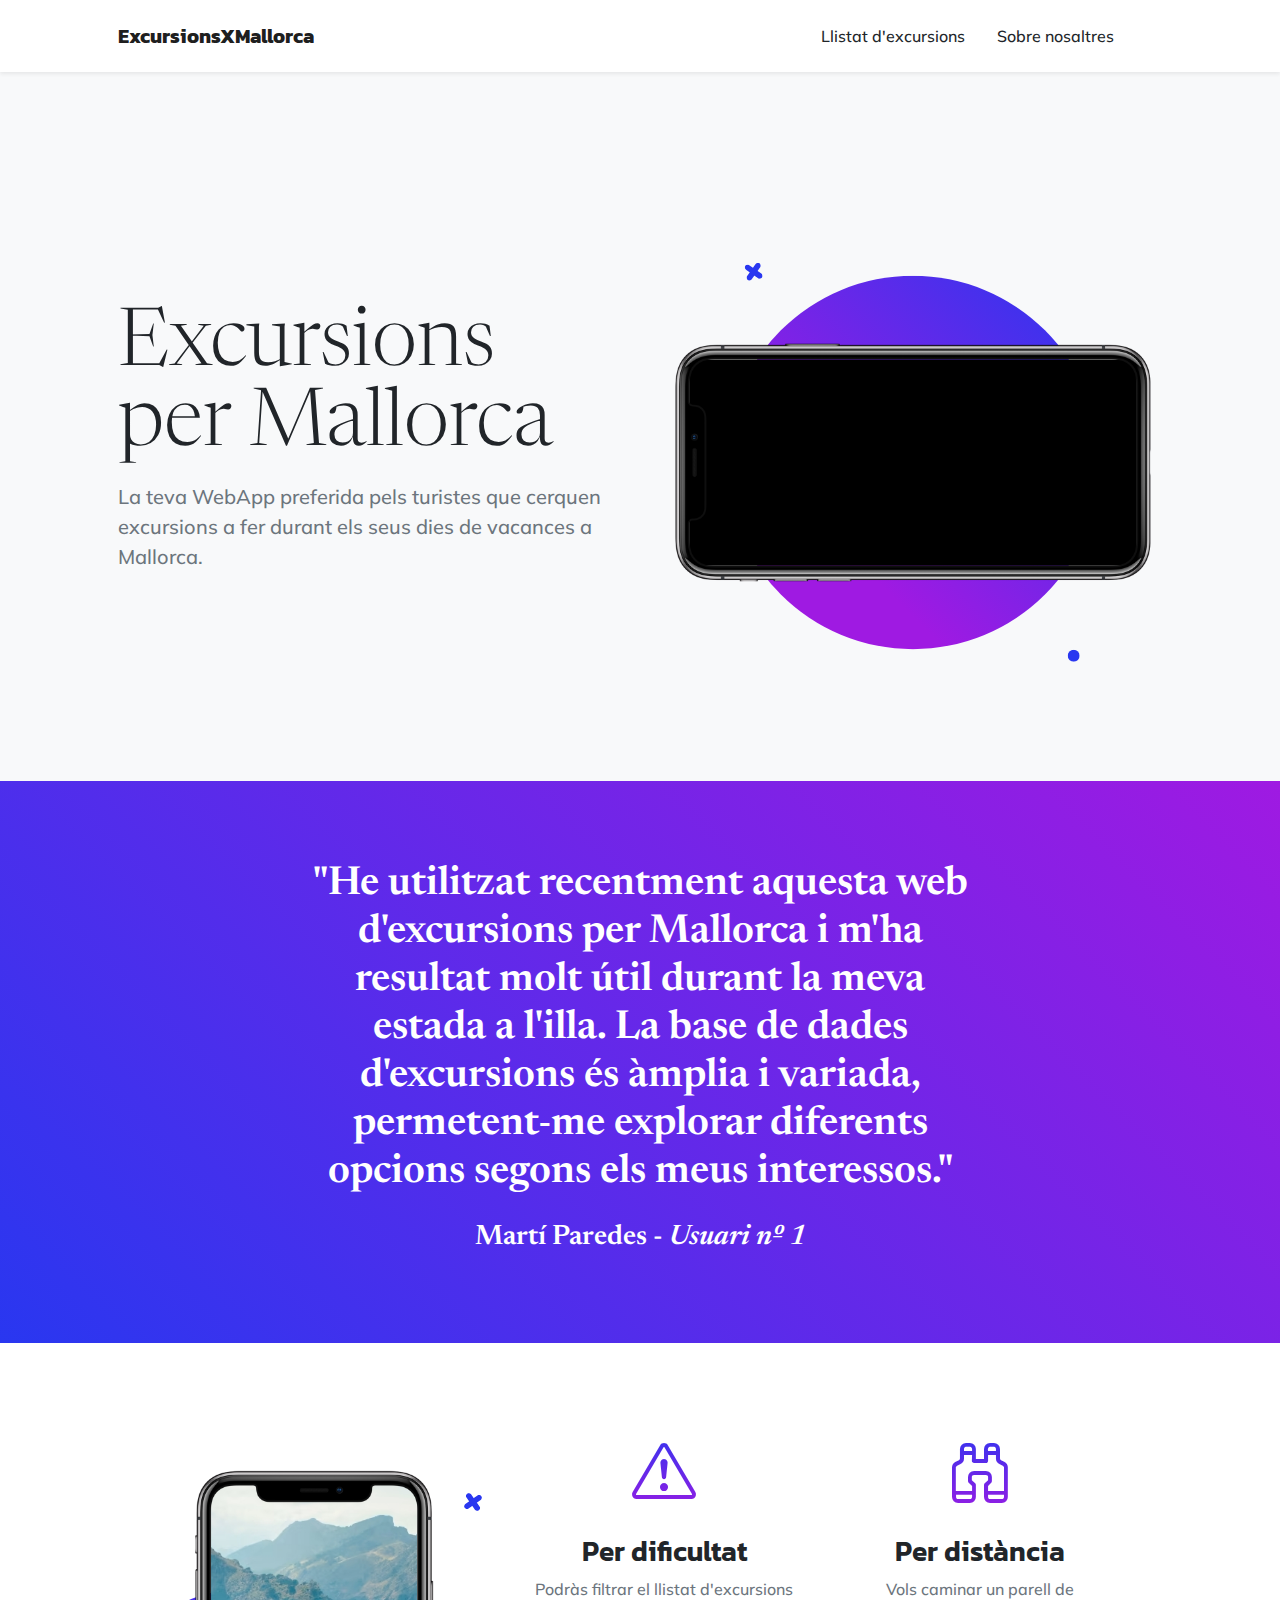
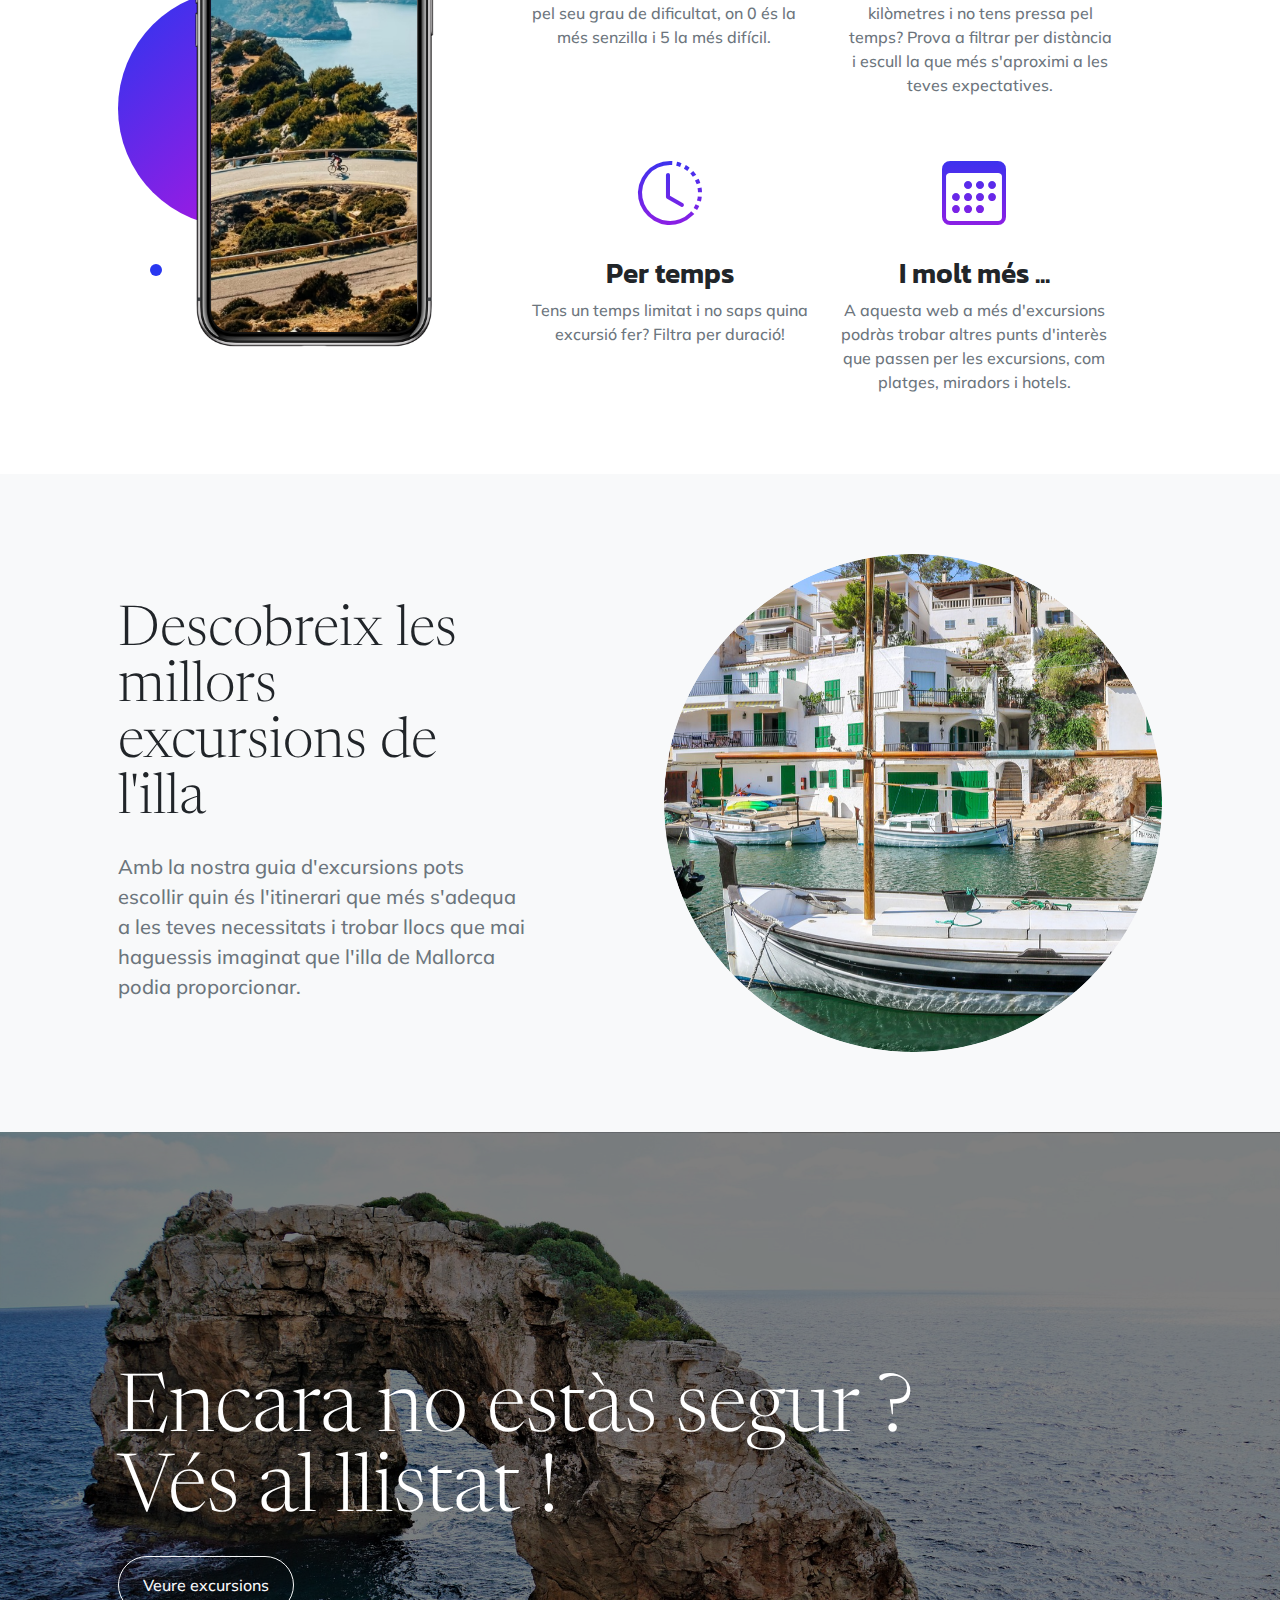
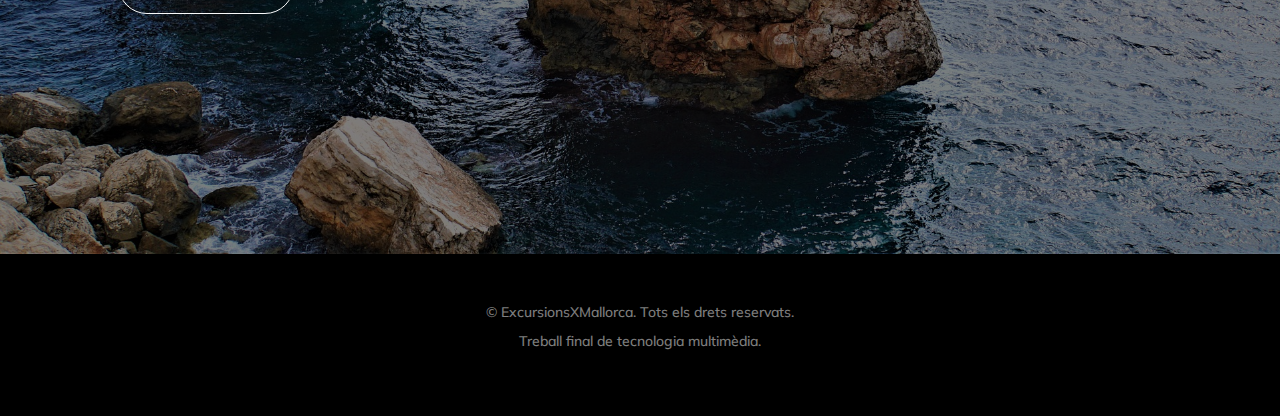
==== index.html @ e356f568 "About us!" ====
<!DOCTYPE html>
<html lang="en">
    <head>
        <meta charset="utf-8" />
        <meta name="viewport" content="width=device-width, initial-scale=1, shrink-to-fit=no" />
        <meta name="description" content="" />
        <meta name="author" content="" />
        <title>ExcursionsXMallorca</title>
        <link rel="icon" type="image/x-icon" href="assets/favicon.png" />
        <!-- Bootstrap icons-->
        <link href="https://cdn.jsdelivr.net/npm/bootstrap-icons@1.5.0/font/bootstrap-icons.css" rel="stylesheet" />
        <!-- Google fonts-->
        <link rel="preconnect" href="https://fonts.gstatic.com" />
        <link href="https://fonts.googleapis.com/css2?family=Newsreader:ital,wght@0,600;1,600&amp;display=swap" rel="stylesheet" />
        <link href="https://fonts.googleapis.com/css2?family=Mulish:ital,wght@0,300;0,500;0,600;0,700;1,300;1,500;1,600;1,700&amp;display=swap" rel="stylesheet" />
        <link href="https://fonts.googleapis.com/css2?family=Kanit:ital,wght@0,400;1,400&amp;display=swap" rel="stylesheet" />
        <!-- Core theme CSS (includes Bootstrap)-->
        <link href="css/styles.css" rel="stylesheet" />
    </head>
    <body id="page-top">
        <!-- Navigation-->
        <nav class="navbar navbar-expand-lg navbar-light shadow-sm" id="mainNav">
            <div class="container px-5">
                <a class="navbar-brand fw-bold" href="/">ExcursionsXMallorca</a>
                <button class="navbar-toggler" type="button" data-bs-toggle="collapse" data-bs-target="#navbarResponsive" aria-controls="navbarResponsive" aria-expanded="false" aria-label="Toggle navigation">
                    Menú
                    <i class="bi-list"></i>
                </button>
                <div class="collapse navbar-collapse" id="navbarResponsive">
                    <ul class="navbar-nav ms-auto me-4 my-3 my-lg-0">
                        <li class="nav-item"><a class="nav-link me-lg-3" href="/llistat-excursions.html">Llistat d'excursions</a></li>
                        <li class="nav-item"><a class="nav-link me-lg-3" href="/sobre-nosaltres.html">Sobre nosaltres</a></li>
                    </ul>
                </div>
            </div>
        </nav>
        <!-- Mashead header-->
        <header class="masthead">
            <div class="container px-5">
                <div class="row gx-5 align-items-center">
                    <div class="col-lg-6">
                        <!-- Mashead text and app badges-->
                        <div class="mb-5 mb-lg-0 text-center text-lg-start">
                            <h1 class="display-1 lh-1 mb-3 more-padding-top">Excursions per Mallorca</h1>
                            <p class="lead fw-normal text-muted mb-5">La teva WebApp preferida pels turistes que cerquen excursions a fer durant els seus dies de vacances a Mallorca.</p>
                        </div>
                    </div>
                    <div class="col-lg-6">
                        <!-- Masthead device mockup feature-->
                        <div class="masthead-device-mockup">
                            <svg class="circle" viewBox="0 0 100 100" xmlns="http://www.w3.org/2000/svg">
                                <defs>
                                    <linearGradient id="circleGradient" gradientTransform="rotate(45)">
                                        <stop class="gradient-start-color" offset="0%"></stop>
                                        <stop class="gradient-end-color" offset="100%"></stop>
                                    </linearGradient>
                                </defs>
                                <circle cx="50" cy="50" r="50"></circle></svg
                            ><svg class="shape-1 d-none d-sm-block" viewBox="0 0 240.83 240.83" xmlns="http://www.w3.org/2000/svg">
                                <rect x="-32.54" y="78.39" width="305.92" height="84.05" rx="42.03" transform="translate(120.42 -49.88) rotate(45)"></rect>
                                <rect x="-32.54" y="78.39" width="305.92" height="84.05" rx="42.03" transform="translate(-49.88 120.42) rotate(-45)"></rect></svg
                            ><svg class="shape-2 d-none d-sm-block" viewBox="0 0 100 100" xmlns="http://www.w3.org/2000/svg"><circle cx="50" cy="50" r="50"></circle></svg>
                            <div class="device-wrapper">
                                <div class="device rotated" data-device="iPhoneX" data-orientation="portrait" data-color="black">
                                    <div class="screen bg-black">
                                        <!-- PUT CONTENTS HERE:-->
                                        <!-- * * This can be a video, image, or just about anything else.-->
                                        <!-- * * Set the max width of your media to 100% and the height to-->
                                        <!-- * * 100% like the demo example below.-->
                                        <video muted="muted" autoplay="" loop="" style="max-width: 100%; height: 100%"><source src="/assets/videos/mallorca-hero-vert.mp4" type="video/mp4" /></video>
                                    </div>
                                </div>
                            </div>
                        </div>
                    </div>
                </div>
            </div>
        </header>
        <!-- Quote/testimonial aside-->
        <aside class="text-center bg-gradient-primary-to-secondary">
            <div class="container px-5">
                <div class="row gx-5 justify-content-center">
                    <div class="col-xl-8">
                        <div class="h2 fs-1 text-white mb-4">
                            "He utilitzat recentment aquesta web d'excursions per Mallorca i m'ha resultat molt útil durant la meva estada a l'illa. La base de dades d'excursions és àmplia i variada, permetent-me explorar diferents opcions segons els meus interessos."</div>
                        <div class="container d-flex align-items-center justify-content-center me-2" style="gap: 2em">
                            <h3 class="color text-white">Martí Paredes - <span style="font-style: italic;"> Usuari nº 1</span></h3>
                        </div>
                    </div>
                </div>
            </div>
        </aside>
        <!-- App features section-->
        <section id="features">
            <div class="container px-5">
                <div class="row gx-5 align-items-center">
                    <div class="col-lg-8 order-lg-1 mb-5 mb-lg-0">
                        <div class="container-fluid px-5">
                            <div class="row gx-5">
                                <div class="col-md-6 mb-5">
                                    <!-- Feature item-->
                                    <div class="text-center">
                                        <i class="bi bi-exclamation-triangle icon-feature text-gradient d-block mb-3"></i>
                                        <h3 class="font-alt">Per dificultat</h3>
                                        <p class="text-muted mb-0">Podràs filtrar el llistat d'excursions pel
                                            seu grau de dificultat, on 0 és la més senzilla i 5 la més difícil.</p>
                                    </div>
                                </div>
                                <div class="col-md-6 mb-5">
                                    <!-- Feature item-->
                                    <div class="text-center">
                                        <i class="bi-binoculars icon-feature text-gradient d-block mb-3"></i>
                                        <h3 class="font-alt">Per distància</h3>
                                        <p class="text-muted mb-0">Vols caminar un parell de kilòmetres i no tens pressa pel temps?
                                            Prova a filtrar per distància i escull la que més s'aproximi a les teves expectatives.</p>
                                    </div>
                                </div>
                            </div>
                            <div class="row">
                                <div class="col-md-6 mb-5 mb-md-0">
                                    <!-- Feature item-->
                                    <div class="text-center">
                                        <i class="bi bi-clock-history icon-feature text-gradient d-block mb-3"></i>
                                        <h3 class="font-alt">Per temps</h3>
                                        <p class="text-muted mb-0">Tens un temps limitat i no saps quina excursió fer? 
                                        Filtra per duració!</p>
                                    </div>
                                </div>
                                <div class="col-md-6">
                                    <!-- Feature item-->
                                    <div class="text-center">
                                        <i class="bi bi-calendar3 icon-feature text-gradient d-block mb-3"></i>
                                        <h3 class="font-alt">I molt més ...</h3>
                                        <p class="text-muted mb-0">A aquesta web a més d'excursions podràs trobar altres punts d'interès
                                            que passen per les excursions, com platges, miradors i hotels.</p>
                                    </div>
                                </div>
                            </div>
                        </div>
                    </div>
                    <div class="col-lg-4 order-lg-0">
                        <!-- Features section device mockup-->
                        <div class="features-device-mockup">
                            <svg class="circle" viewBox="0 0 100 100" xmlns="http://www.w3.org/2000/svg">
                                <defs>
                                    <linearGradient id="circleGradient" gradientTransform="rotate(45)">
                                        <stop class="gradient-start-color" offset="0%"></stop>
                                        <stop class="gradient-end-color" offset="100%"></stop>
                                    </linearGradient>
                                </defs>
                                <circle cx="50" cy="50" r="50"></circle></svg
                            ><svg class="shape-1 d-none d-sm-block" viewBox="0 0 240.83 240.83" xmlns="http://www.w3.org/2000/svg">
                                <rect x="-32.54" y="78.39" width="305.92" height="84.05" rx="42.03" transform="translate(120.42 -49.88) rotate(45)"></rect>
                                <rect x="-32.54" y="78.39" width="305.92" height="84.05" rx="42.03" transform="translate(-49.88 120.42) rotate(-45)"></rect></svg
                            ><svg class="shape-2 d-none d-sm-block" viewBox="0 0 100 100" xmlns="http://www.w3.org/2000/svg"><circle cx="50" cy="50" r="50"></circle></svg>
                            <div class="device-wrapper">
                                <div class="device" data-device="iPhoneX" data-orientation="portrait" data-color="black">
                                    <div class="screen bg-black" style="overflow-x: hidden;">
                                        <!-- PUT CONTENTS HERE:-->
                                        <!-- * * This can be a video, image, or just about anything else.-->
                                        <!-- * * Set the max width of your media to 100% and the height to-->
                                        <!-- * * 100% like the demo example below.-->
                                        <img draggable="false" style="height: 100%; transform: translateX(-40%); user-select: none;" src="/assets/img/landing-2.jpg" />
                                    </div>
                                </div>
                            </div>
                        </div>
                    </div>
                </div>
            </div>
        </section>
        <!-- Basic features section-->
        <section class="bg-light">
            <div class="container px-5">
                <div class="row gx-5 align-items-center justify-content-center justify-content-lg-between">
                    <div class="col-12 col-lg-5">
                        <h2 class="display-4 lh-1 mb-4">Descobreix les millors excursions de l'illa</h2>
                        <p class="lead fw-normal text-muted mb-5 mb-lg-0">Amb la nostra guia d'excursions pots escollir quin és l'itinerari que més s'adequa a les teves necessitats
                            i trobar llocs que mai haguessis imaginat que l'illa de Mallorca podia proporcionar.</p>
                    </div>
                    <div class="col-sm-8 col-md-6">
                        <div class="px-5 px-sm-0"><img class="img-fluid rounded-circle" draggable="false" styles="user-select: none;" src="/assets/img/landing-4.png" alt="Cala figuera" /></div>
                    </div>
                </div>
            </div>
        </section>
        <!-- Call to action section-->
        <section class="cta">
            <div class="cta-content">
                <div class="container px-5">
                    <h2 class="text-white display-1 lh-1 mb-4">
                        Encara no estàs segur ?
                        <br />
                        Vés al llistat !
                    </h2>
                    <a class="btn btn-outline-light py-3 px-4 rounded-pill" href="/llistat-excursions.html">Veure excursions</a>
                </div>
            </div>
        </section>
        <!-- Footer-->
        <footer class="bg-black text-center py-5">
            <div class="container px-5">
                <div class="text-white-50 small">
                    <div class="mb-2">&copy; ExcursionsXMallorca. Tots els drets reservats.</div>
                    <p>Treball final de tecnologia multimèdia.</p>
                </div>
            </div>
        </footer>
        <!-- Bootstrap core JS-->
        <script src="https://cdn.jsdelivr.net/npm/bootstrap@5.2.3/dist/js/bootstrap.bundle.min.js"></script>
        <!-- Core theme JS-->
        <script src="js/scripts.js"></script>
    </body>
</html>
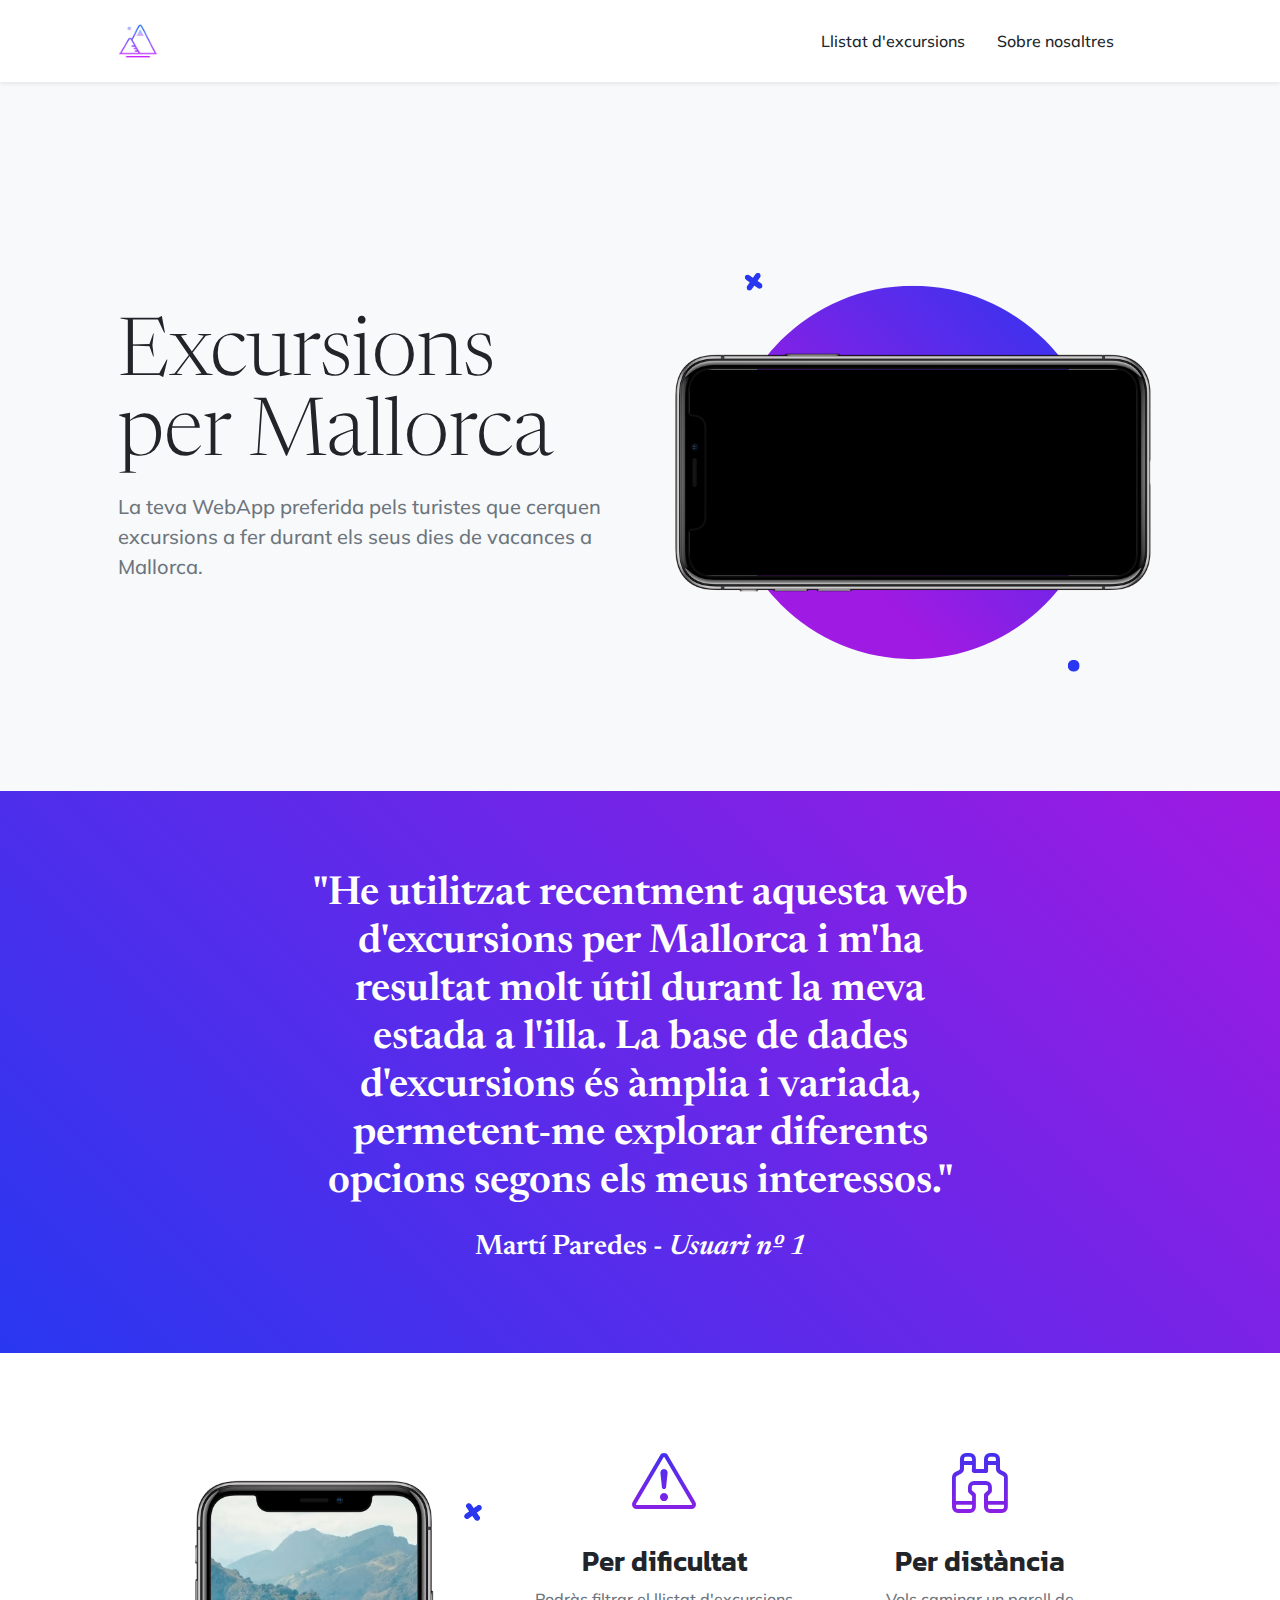
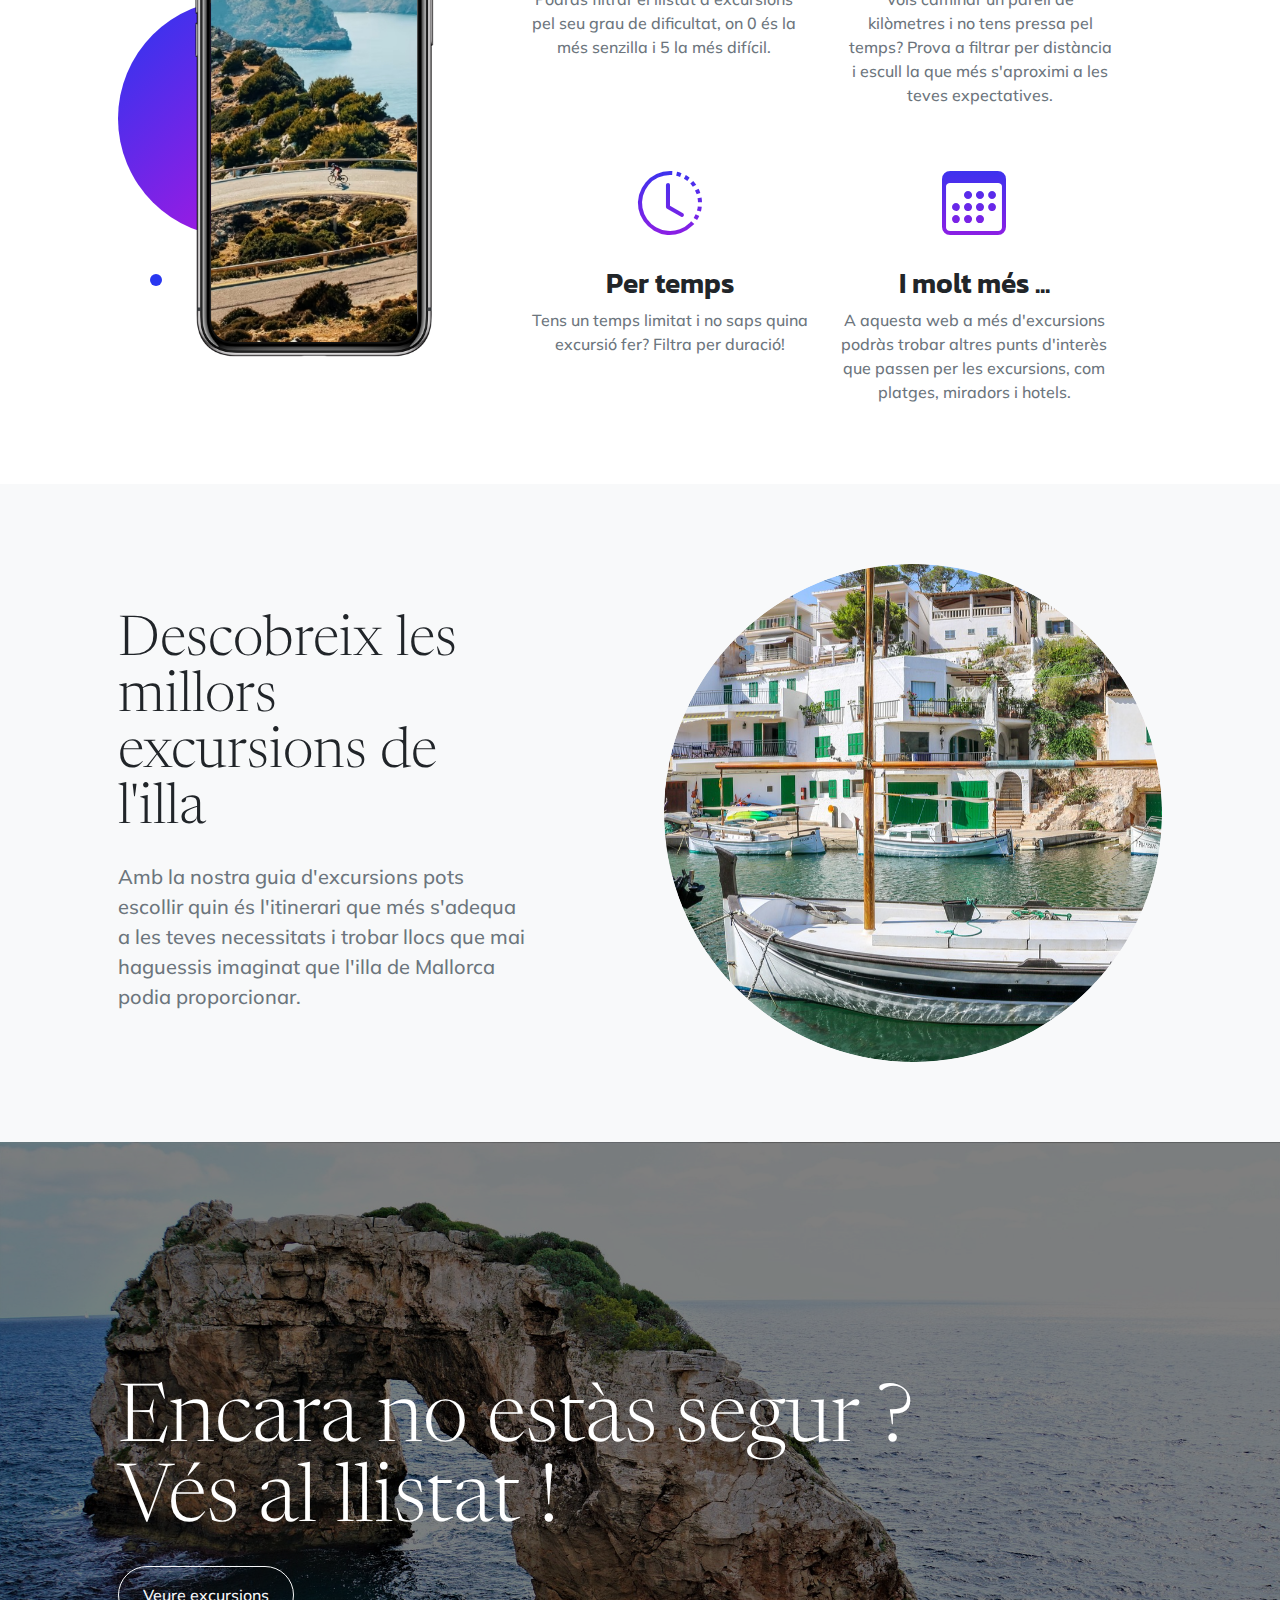
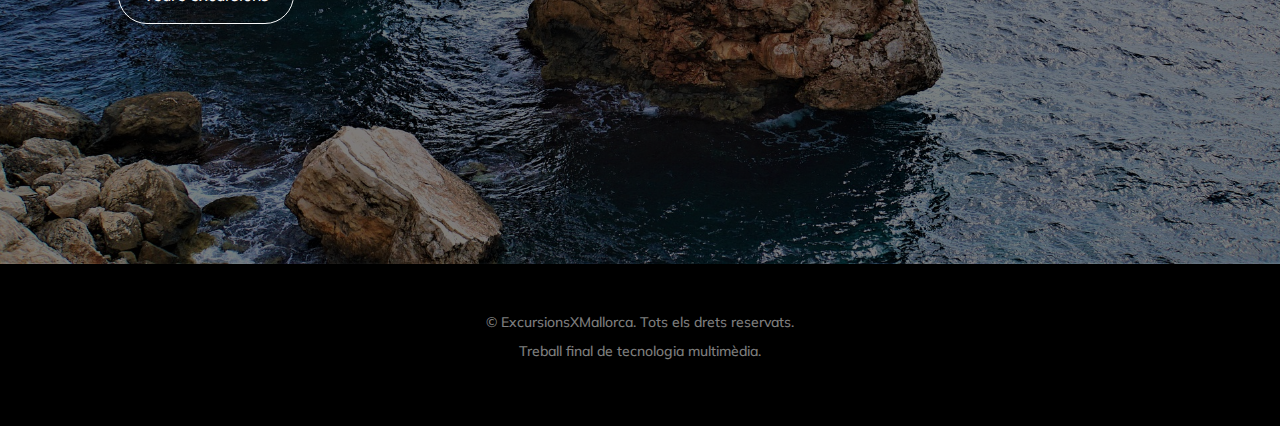
==== commit aa0c9617: "Fi frontend" ====
--- a/index.html
+++ b/index.html
@@ -21,7 +21,7 @@
         <!-- Navigation-->
         <nav class="navbar navbar-expand-lg navbar-light shadow-sm" id="mainNav">
             <div class="container px-5">
-                <a class="navbar-brand fw-bold" href="/">ExcursionsXMallorca</a>
+                <a class="navbar-brand fw-bold" href="/"><img src="assets/favicon.png" style=" height: 2em; " alt="logo"></a>
                 <button class="navbar-toggler" type="button" data-bs-toggle="collapse" data-bs-target="#navbarResponsive" aria-controls="navbarResponsive" aria-expanded="false" aria-label="Toggle navigation">
                     Menú
                     <i class="bi-list"></i>
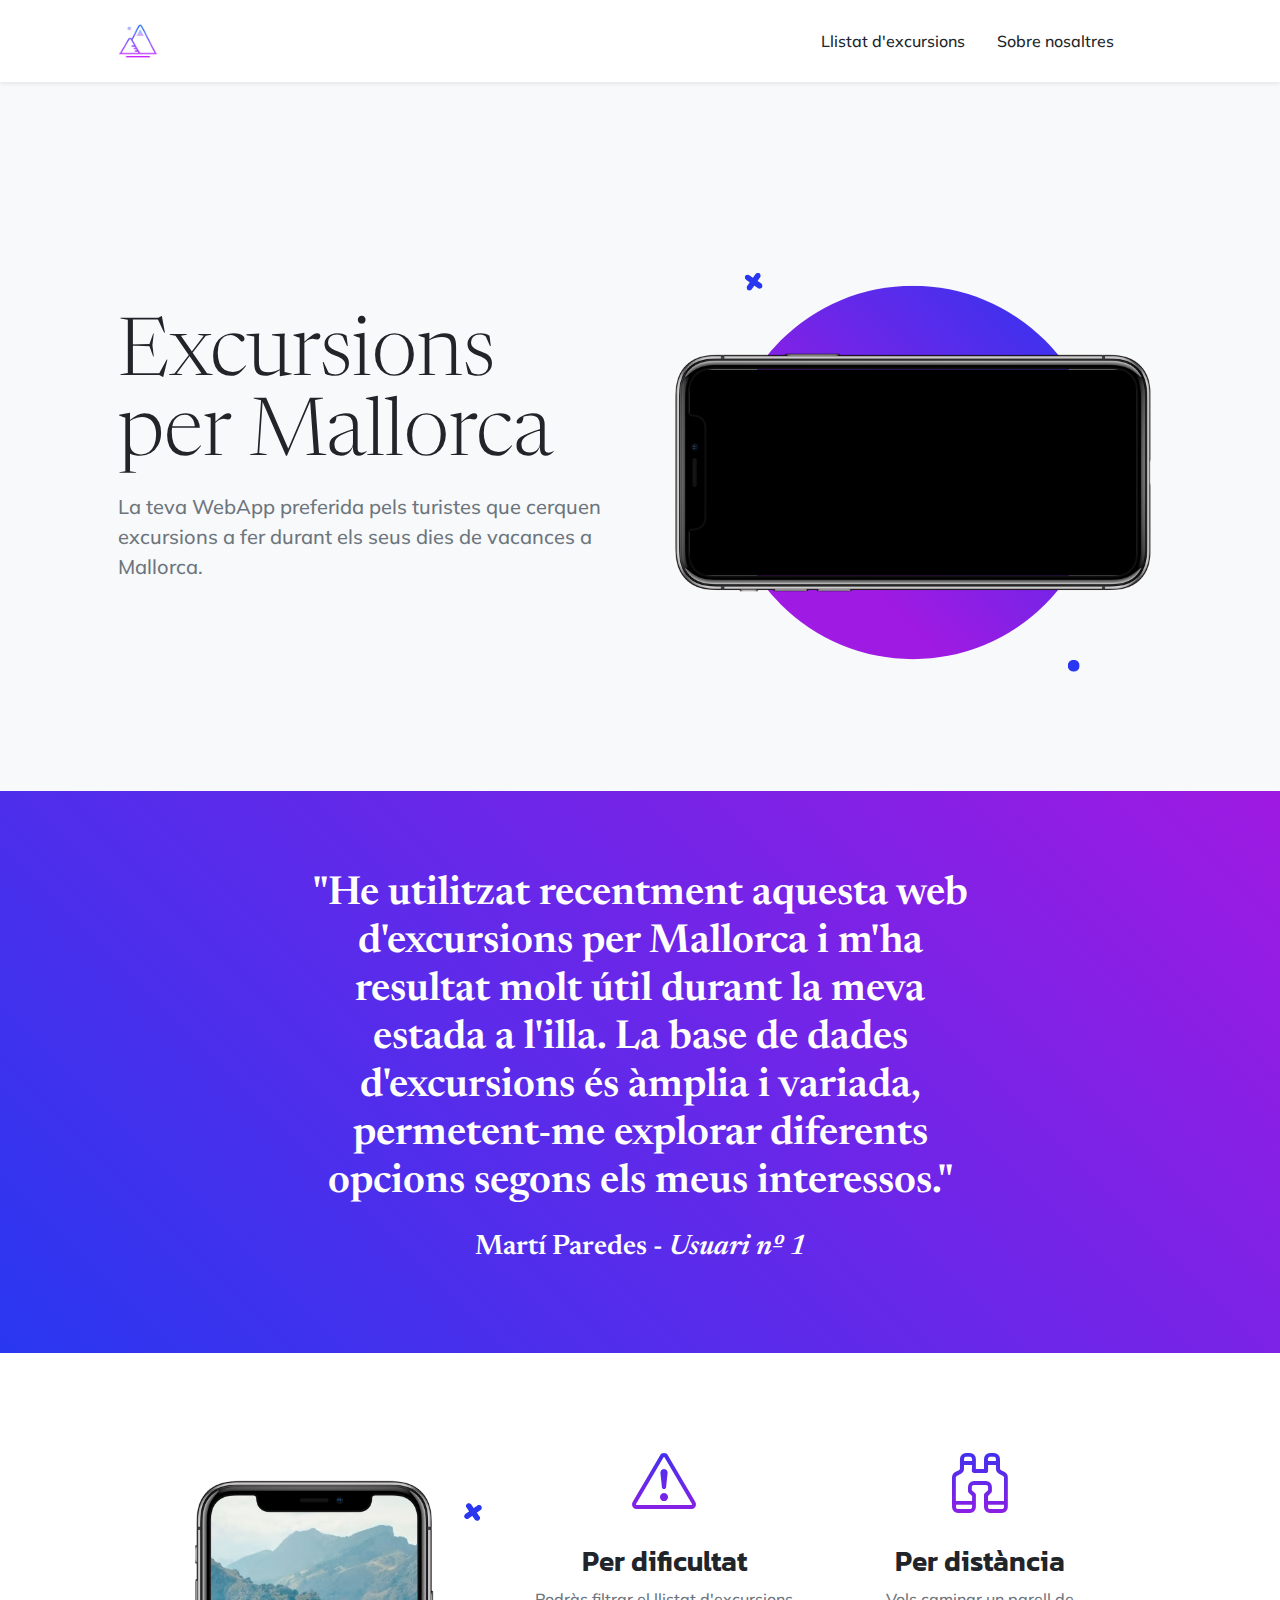
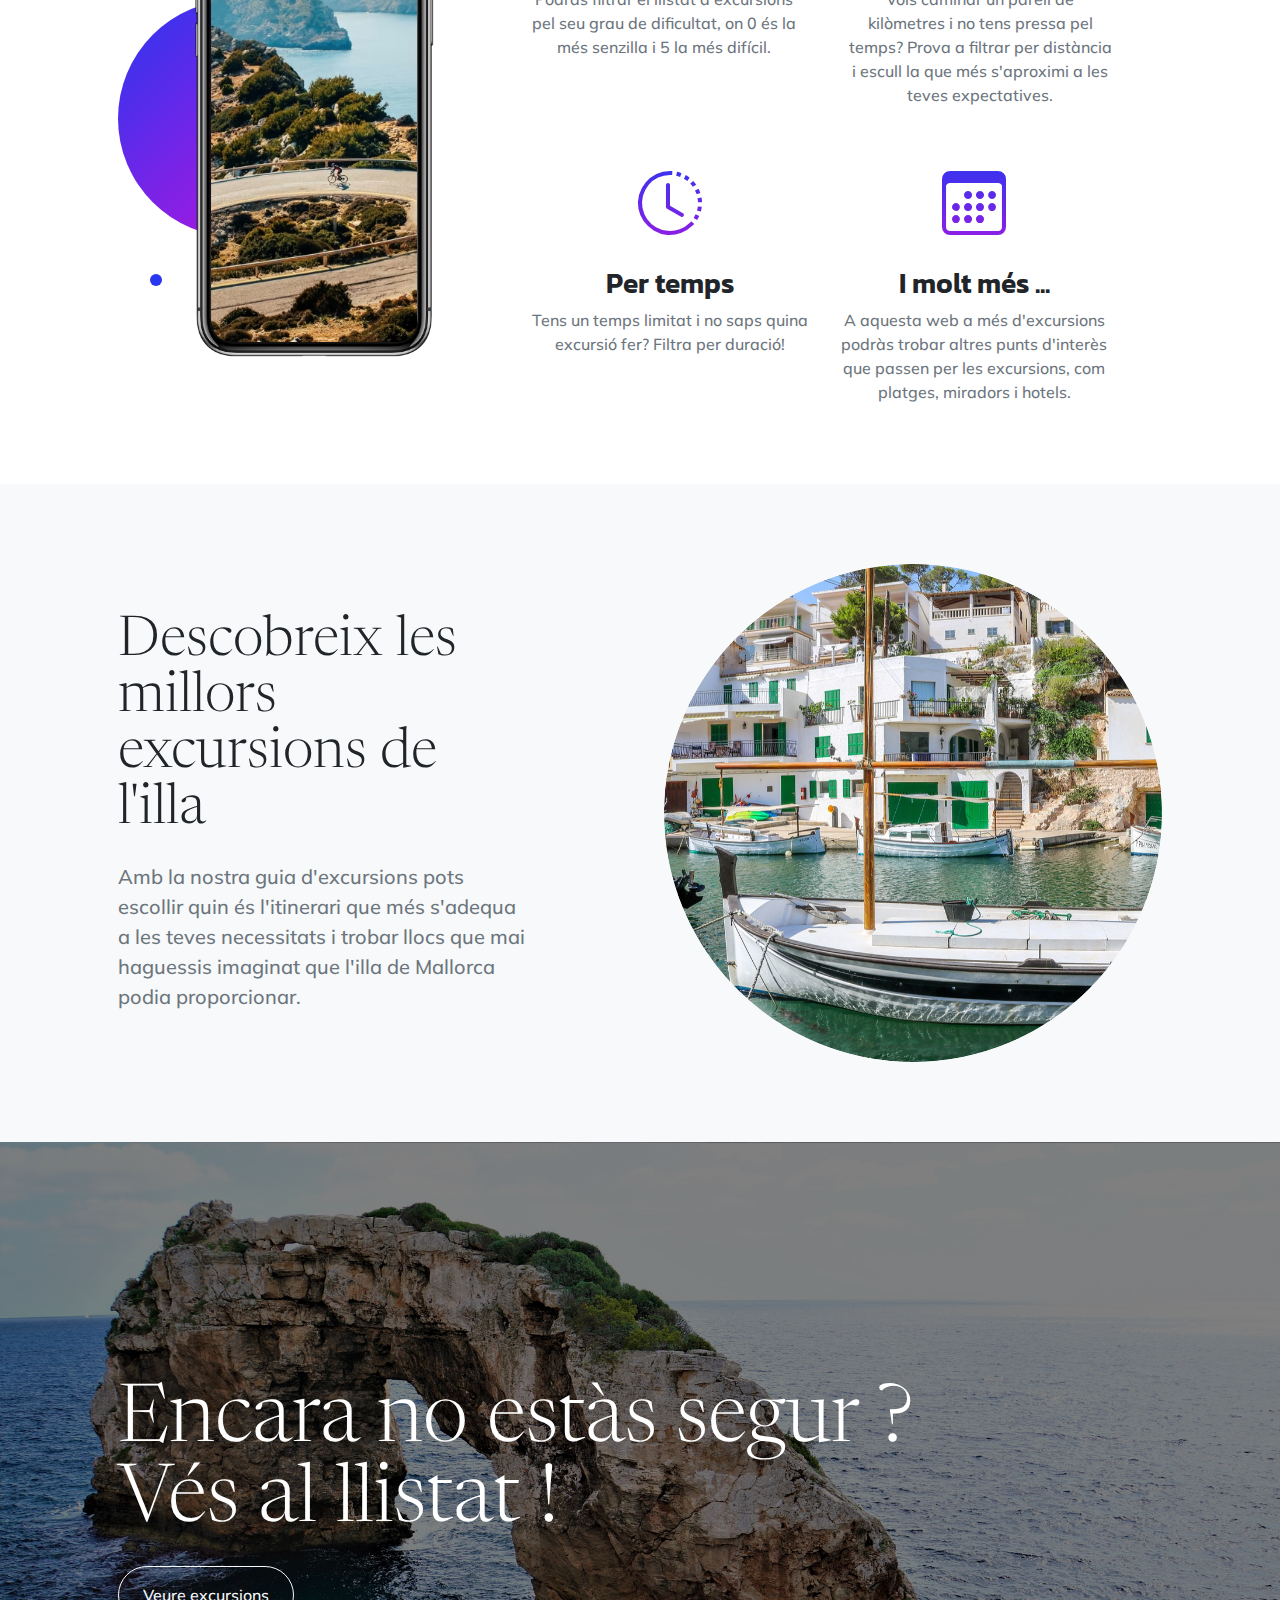
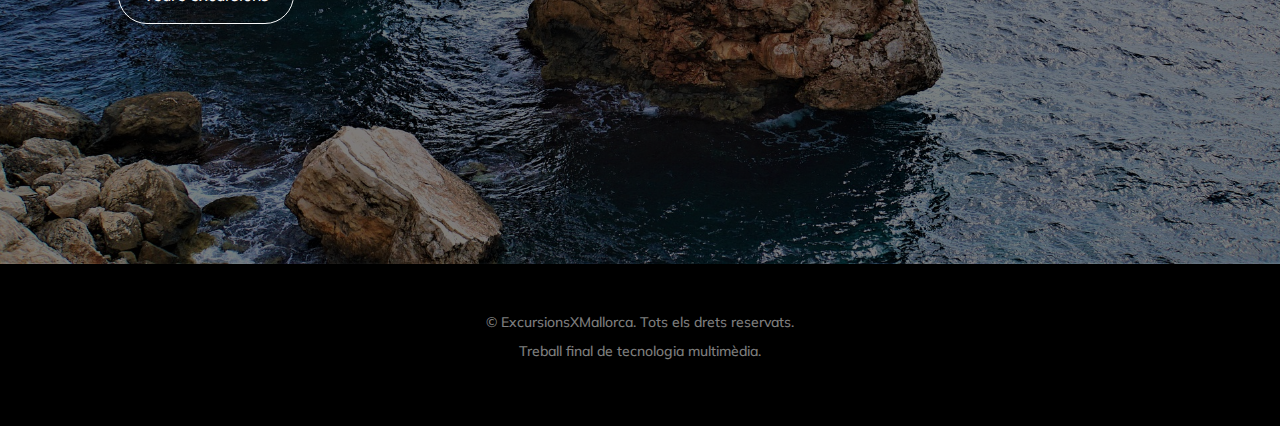
==== commit 8f66886e: "imatges a webp" ====
--- a/index.html
+++ b/index.html
@@ -3,8 +3,8 @@
     <head>
         <meta charset="utf-8" />
         <meta name="viewport" content="width=device-width, initial-scale=1, shrink-to-fit=no" />
-        <meta name="description" content="" />
-        <meta name="author" content="" />
+        <meta name="description" content="This is the main page" />
+        <meta name="author" content="Marti Paredes, Josep Ruiz Lluís Picornell" />
         <title>ExcursionsXMallorca</title>
         <link rel="icon" type="image/x-icon" href="assets/favicon.png" />
         <!-- Bootstrap icons-->
@@ -28,8 +28,10 @@
                 </button>
                 <div class="collapse navbar-collapse" id="navbarResponsive">
                     <ul class="navbar-nav ms-auto me-4 my-3 my-lg-0">
-                        <li class="nav-item"><a class="nav-link me-lg-3" href="/llistat-excursions.html">Llistat d'excursions</a></li>
-                        <li class="nav-item"><a class="nav-link me-lg-3" href="/sobre-nosaltres.html">Sobre nosaltres</a></li>
+                        <li class="nav-item"><a class="nav-link me-lg-3" href="/llistat-excursions.html">Llistat d'excursions</a>
+                            <meta name="excursions" content="A list of excursion"></li>
+                        <li class="nav-item"><a class="nav-link me-lg-3" href="/sobre-nosaltres.html">Sobre nosaltres</a>
+                            <meta name="AboutUs" content="About Us"></li>
                     </ul>
                 </div>
             </div>
@@ -55,11 +57,11 @@
                                         <stop class="gradient-end-color" offset="100%"></stop>
                                     </linearGradient>
                                 </defs>
-                                <circle cx="50" cy="50" r="50"></circle></svg
-                            ><svg class="shape-1 d-none d-sm-block" viewBox="0 0 240.83 240.83" xmlns="http://www.w3.org/2000/svg">
+                                <circle cx="50" cy="50" r="50"></circle>
+                            </svg><svg class="shape-1 d-none d-sm-block" viewBox="0 0 240.83 240.83" xmlns="http://www.w3.org/2000/svg">
                                 <rect x="-32.54" y="78.39" width="305.92" height="84.05" rx="42.03" transform="translate(120.42 -49.88) rotate(45)"></rect>
-                                <rect x="-32.54" y="78.39" width="305.92" height="84.05" rx="42.03" transform="translate(-49.88 120.42) rotate(-45)"></rect></svg
-                            ><svg class="shape-2 d-none d-sm-block" viewBox="0 0 100 100" xmlns="http://www.w3.org/2000/svg"><circle cx="50" cy="50" r="50"></circle></svg>
+                                <rect x="-32.54" y="78.39" width="305.92" height="84.05" rx="42.03" transform="translate(-49.88 120.42) rotate(-45)"></rect> 
+                            </svg><svg class="shape-2 d-none d-sm-block" viewBox="0 0 100 100" xmlns="http://www.w3.org/2000/svg"><circle cx="50" cy="50" r="50"></circle></svg>
                             <div class="device-wrapper">
                                 <div class="device rotated" data-device="iPhoneX" data-orientation="portrait" data-color="black">
                                     <div class="screen bg-black">
@@ -67,7 +69,11 @@
                                         <!-- * * This can be a video, image, or just about anything else.-->
                                         <!-- * * Set the max width of your media to 100% and the height to-->
                                         <!-- * * 100% like the demo example below.-->
-                                        <video muted="muted" autoplay="" loop="" style="max-width: 100%; height: 100%"><source src="/assets/videos/mallorca-hero-vert.mp4" type="video/mp4" /></video>
+                                        <video muted="muted" autoplay="" loop="" style="max-width: 100%; height: 100%">
+                                            <source src="/assets/videos/mallorca-hero-vert.webm" type="video/webm">
+                                            <source src="/assets/videos/mallorca-hero-vert.mp4" type="video/mp4" />
+                                            El teu navegador no suporta el vídeo.
+                                        </video>
                                     </div>
                                 </div>
                             </div>
@@ -148,11 +154,11 @@
                                         <stop class="gradient-end-color" offset="100%"></stop>
                                     </linearGradient>
                                 </defs>
-                                <circle cx="50" cy="50" r="50"></circle></svg
-                            ><svg class="shape-1 d-none d-sm-block" viewBox="0 0 240.83 240.83" xmlns="http://www.w3.org/2000/svg">
+                                <circle cx="50" cy="50" r="50"></circle>
+                            </svg><svg class="shape-1 d-none d-sm-block" viewBox="0 0 240.83 240.83" xmlns="http://www.w3.org/2000/svg">
                                 <rect x="-32.54" y="78.39" width="305.92" height="84.05" rx="42.03" transform="translate(120.42 -49.88) rotate(45)"></rect>
-                                <rect x="-32.54" y="78.39" width="305.92" height="84.05" rx="42.03" transform="translate(-49.88 120.42) rotate(-45)"></rect></svg
-                            ><svg class="shape-2 d-none d-sm-block" viewBox="0 0 100 100" xmlns="http://www.w3.org/2000/svg"><circle cx="50" cy="50" r="50"></circle></svg>
+                                <rect x="-32.54" y="78.39" width="305.92" height="84.05" rx="42.03" transform="translate(-49.88 120.42) rotate(-45)"></rect>
+                            </svg><svg class="shape-2 d-none d-sm-block" viewBox="0 0 100 100" xmlns="http://www.w3.org/2000/svg"><circle cx="50" cy="50" r="50"></circle></svg>
                             <div class="device-wrapper">
                                 <div class="device" data-device="iPhoneX" data-orientation="portrait" data-color="black">
                                     <div class="screen bg-black" style="overflow-x: hidden;">
@@ -160,7 +166,7 @@
                                         <!-- * * This can be a video, image, or just about anything else.-->
                                         <!-- * * Set the max width of your media to 100% and the height to-->
                                         <!-- * * 100% like the demo example below.-->
-                                        <img draggable="false" style="height: 100%; transform: translateX(-40%); user-select: none;" src="/assets/img/landing-2.jpg" />
+                                        <img draggable="false" style="height: 100%; transform: translateX(-40%); user-select: none;" src="/assets/img/landing-2.webp" alt="Biking dude"/>
                                     </div>
                                 </div>
                             </div>
@@ -179,7 +185,7 @@
                             i trobar llocs que mai haguessis imaginat que l'illa de Mallorca podia proporcionar.</p>
                     </div>
                     <div class="col-sm-8 col-md-6">
-                        <div class="px-5 px-sm-0"><img class="img-fluid rounded-circle" draggable="false" styles="user-select: none;" src="/assets/img/landing-4.png" alt="Cala figuera" /></div>
+                        <div class="px-5 px-sm-0"><img class="img-fluid rounded-circle" draggable="false" styles="user-select: none;" src="/assets/img/landing-4.webp" alt="Cala figuera" /></div>
                     </div>
                 </div>
             </div>
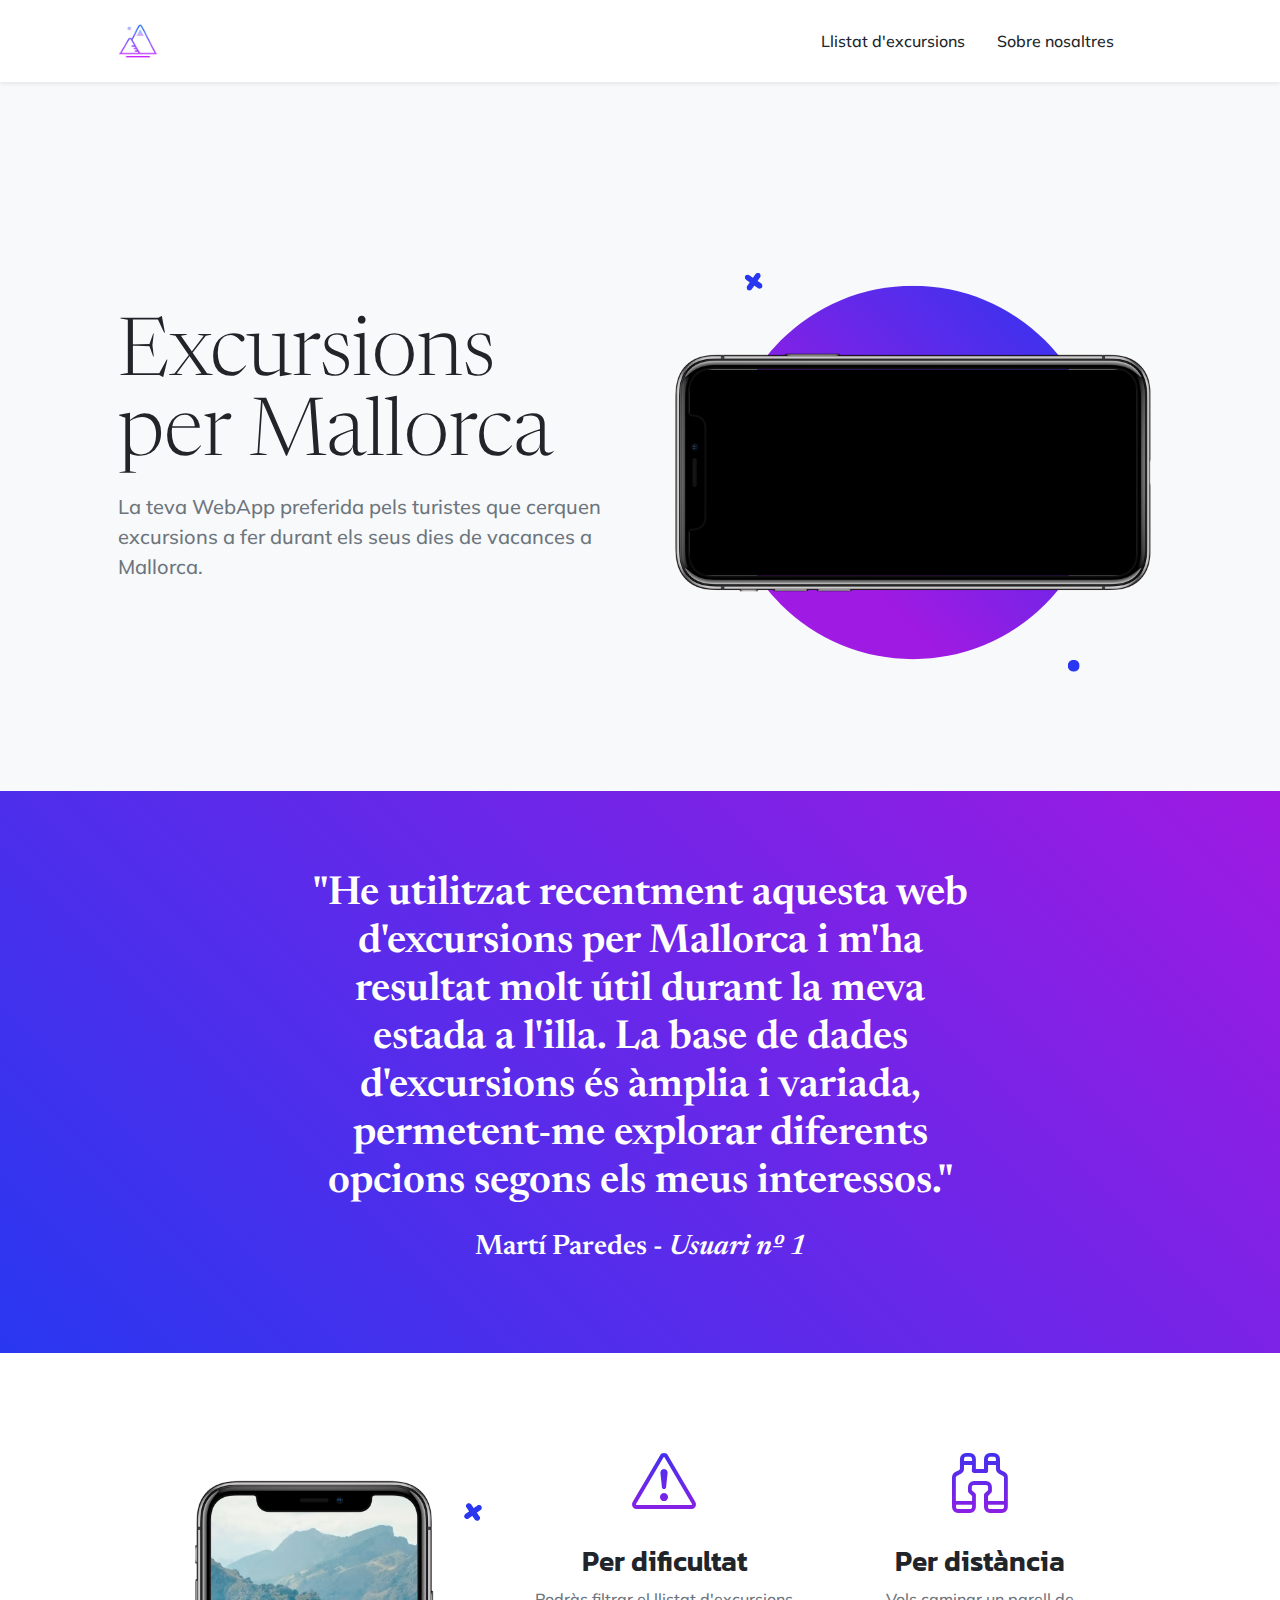
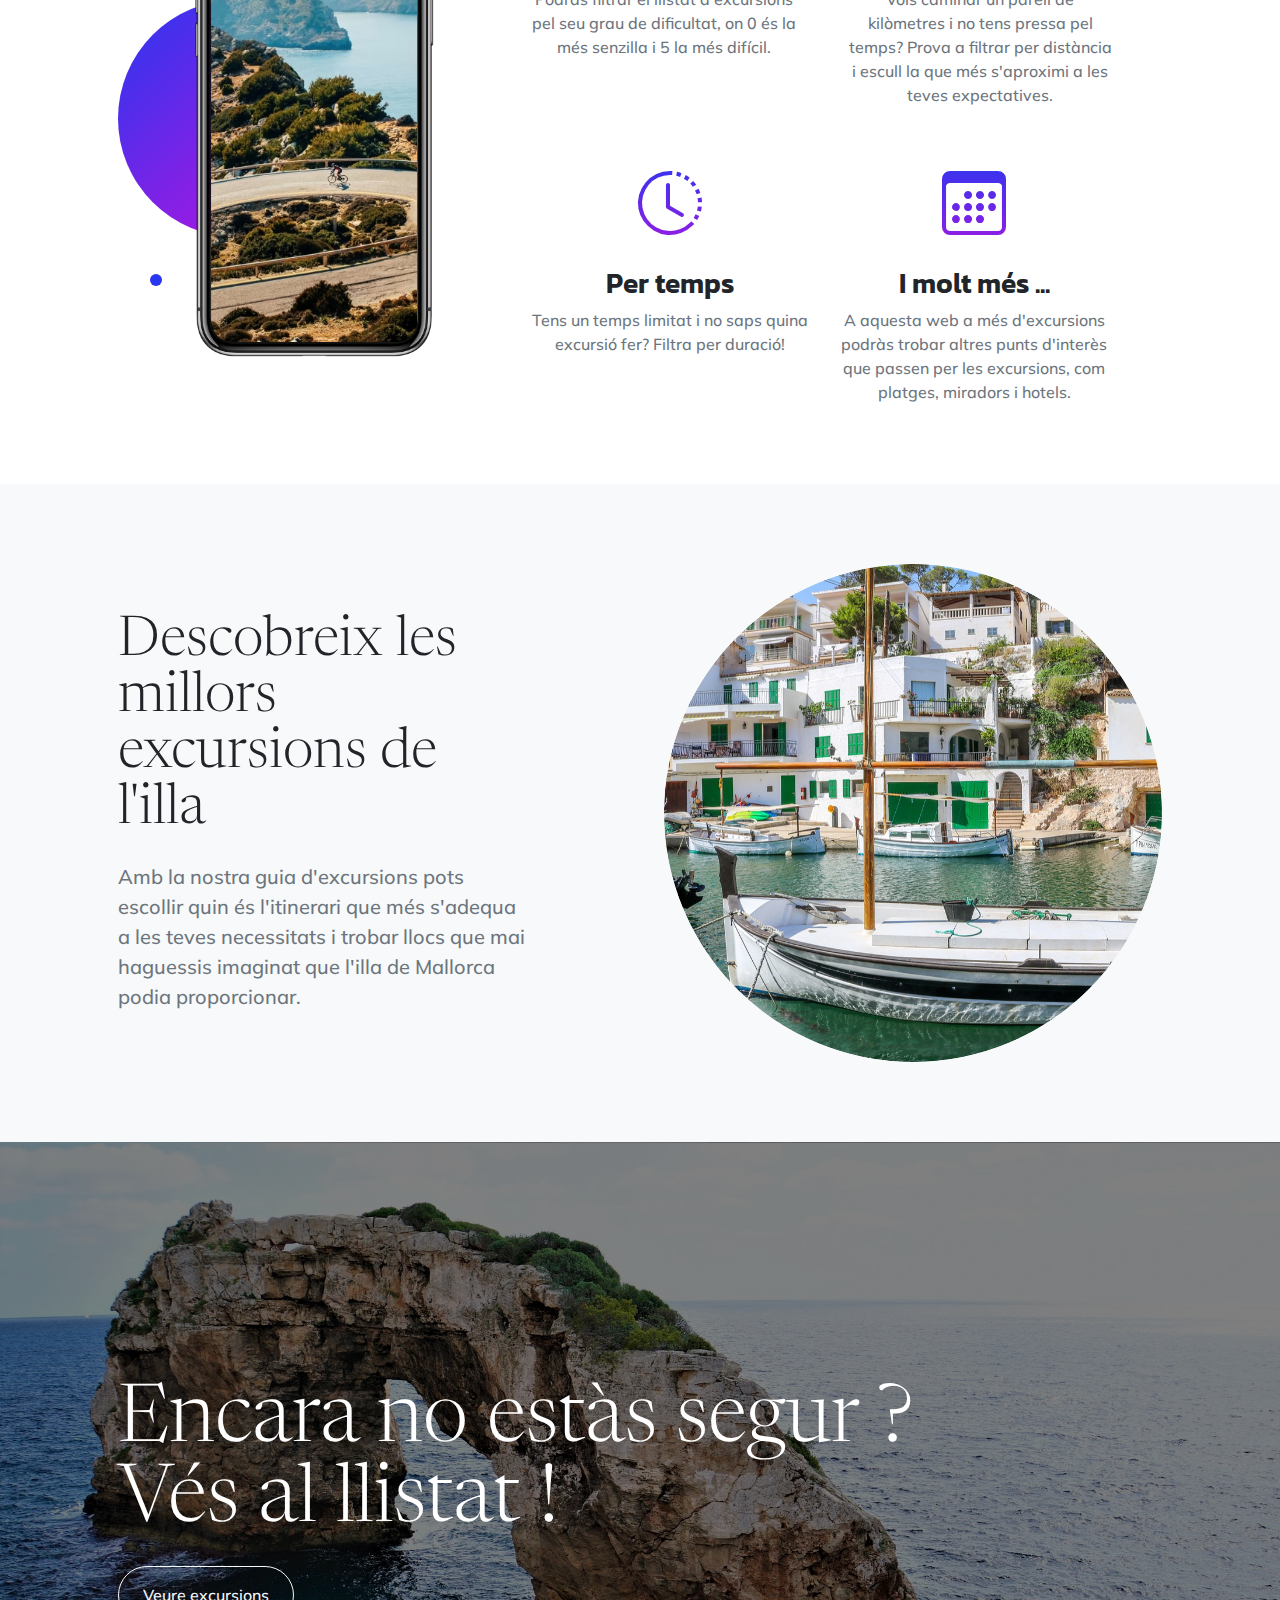
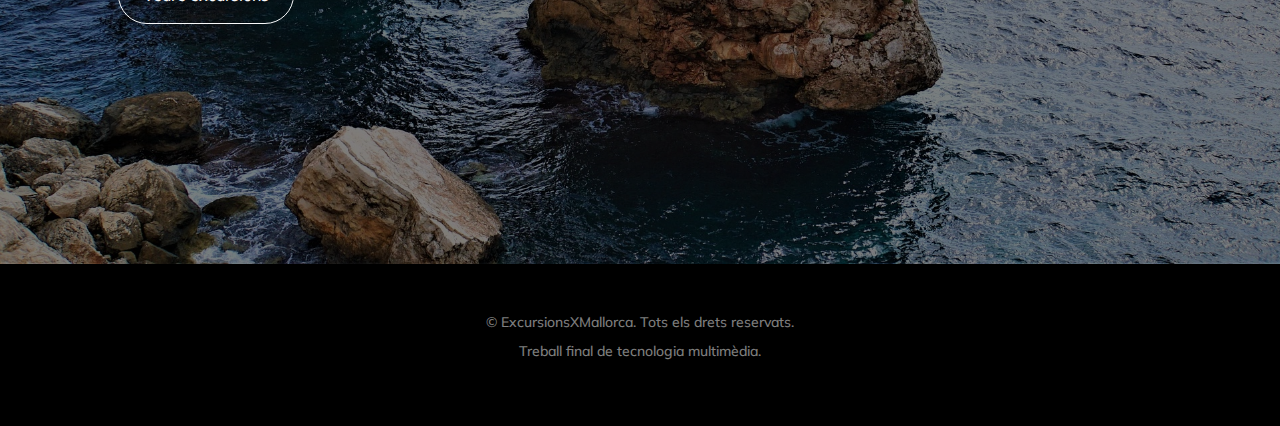
==== commit 77052488: "prova" ====
--- a/index.html
+++ b/index.html
@@ -16,6 +16,7 @@
         <link href="https://fonts.googleapis.com/css2?family=Kanit:ital,wght@0,400;1,400&amp;display=swap" rel="stylesheet" />
         <!-- Core theme CSS (includes Bootstrap)-->
         <link href="css/styles.css" rel="stylesheet" />
+        <script type="application/ld+json">{"@context":"https://schema.org","@type":"Trip","name":"Les Coves del Drach"}</script>
     </head>
     <body id="page-top">
         <!-- Navigation-->
